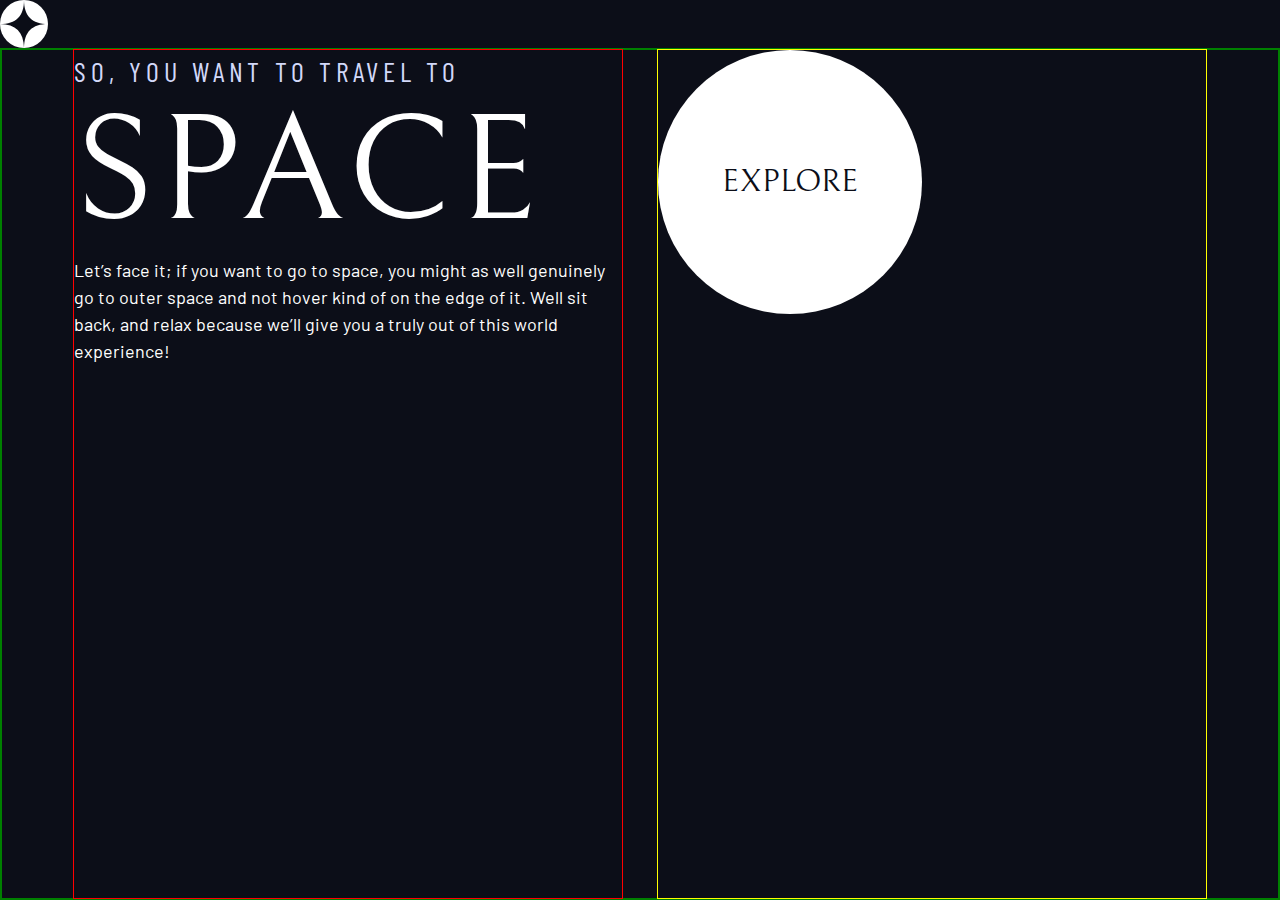
==== index.html @ c50a113f "Add files via upload" ====
<!DOCTYPE html>
<html lang="en">
<head>
  <meta charset="UTF-8">
  <meta name="viewport" content="width=device-width, initial-scale=1.0">

  <link rel="icon" type="image/png" sizes="32x32" href="./assets/favicon-32x32.png">
  <link rel="stylesheet" href="index.css">
  <title>Frontend Mentor | Space tourism website</title>
</head>
<body class="home">

  <header class=" flex primary-header">
    <div>
      <img src="assets/shared/logo.svg" alt="space logo" class="logo">
    </div>
    <!-- <nav>
       <ul class="primary-navigation flex underline-indicators">
          <li class="active"><a class="uppercase letter-spacing-2 text-white ff-sans-cond" href="index.html"><span>00</span>Home</a></li>
          <li><a class="uppercase letter-spacing-2 text-white ff-sans-cond" href="destination.html"><span>01</span>Destination</a></li>
          <li><a class="uppercase letter-spacing-2 text-white ff-sans-cond" href="crew.html"><span>02</span>Crew</a></li>
          <li><a class="uppercase letter-spacing-2 text-white ff-sans-cond" href="technology.html"><span>03</span>Technology</a></li>
       </ul>
    </nav> -->
  </header>
  <div class="grid-container">
    <div>
      <h1 class="text-accent fs-500 ff-sans-cond uppercase letter-spacing-1">So, you want to travel to
      <span class="fs-900 ff-serif text-white">Space</span></h1> 
      <p>Let’s face it; if you want to go to space, you might as well genuinely go to 
        outer space and not hover kind of on the edge of it. Well sit back, and relax 
        because we’ll give you a truly out of this world experience! </p>
    </div>    

    <div>
      <a href="#" class="large-button uppercase fs-600 ff-serif text-dark bg-white">Explore</a>
    </div>
  </div>



</body>
</html>
---- index.css ----
@import url('https://fonts.googleapis.com/css2?family=Barlow+Condensed:wght@400;700&family=Barlow:wght@400;700&family=Bellefair&display=swap');

/* --------------- */
/* Custom Properties */
/* --------------- */

:root {
    /* colors */
    --clr-dark: 230 35% 7%;
    --clr-light: 231 77% 90%;
    --clr-white: 0 0% 100%;
    
    /* font-sizes */
    --fs-900: clamp(5rem, 20vw + 1rem, 9.375rem);
    --fs-800: 3.5rem;
    --fs-700: 1.5rem;
    --fs-600: 1rem;
    --fs-500: 1.75rem;
    --fs-400: 0.9375rem;
    --fs-300: 1rem;
    --fs-200: 0.875rem;
    
    /* font-families */
    --ff-serif: "Bellefair", serif;
    --ff-sans-cond: "Barlow Condensed", sans-serif;
    --ff-sans-normal: "Barlow", sans-serif;
}

@media (min-width: 35em) {
    :root {
        --fs-800: 5rem;
        --fs-700: 2.5rem;
        --fs-600: 1.5rem;
        --fs-400: 1rem;
    }
}

@media (min-width: 45em) {
    :root {
        /* font-sizes */
        --fs-800: 6.25rem;
        --fs-700: 3.5rem;
        --fs-600: 2rem;
        --fs-400: 1.125rem;
    }
}

/* --------------- */
/* Reset */
/* --------------- */

/* https://piccalil.li/blog/a-modern-css-reset/ */

/* Box Sizing */

*,
*::before,
*::after {
    box-sizing: border-box;
}

/* Reset margins */

body,
h1,
h2,
h3,
h4,
h5,
p,
main,
section, 
header,
footer,
img,
picture,
figure{
    margin: 0;
}

h1,
h2,
h3,
h4,
h5,
h6,
p{
    font-weight: 400;
}

/* set up the body */

body{
    font-family: var(--ff-sans-normal);
    font-size: var(--fs-400);
    line-height: 1.5;
    min-height: 100vh;
    background-color: hsl(var(--clr-dark));
    color: hsl(var(--clr-white));
    display: grid;
    grid-template-rows: min-content 1fr;
}

/* Make images easier to work with */

img,
picture{
    max-width: 100%;
    display: block;
}

/* make form elements easier to work with */

input,
button,
textarea,
select{
    font: inherit;
}

/* remove animations for people who've turned them off --- Accessibility*/

@media (prefers-reduced-motion: reduce){
    *,
    *::before,
    *::after{
        animation-duration: 0.01ms !important;
        animation-iteration-count: 1 !important;
        transition-duration: 0.01ms !important;
        scroll-behavior: auto !important;
    }
}

/* --------------- */
/* Utility Classes */
/* --------------- */

.flex{
    display: flex;
    gap: var(--gap, 1rem);
}

.grid{
    display: grid;
    gap: var(--gap, 1rem);
}

/* USE THIS IT'S VERY POWERFUL! */
.flow > *:where(:not(:first-child)){
    margin-top: var(--flow-space, 1rem);
}

.container{
    padding-inline: 2em;
    margin-inline: auto;
    max-width: 80rem;
}

.grid-container{
    border: 2px solid green;
    display: grid;
}

@media (min-width:45rem){
    .grid-container{
        column-gap: var(--container-gap, 2em);
        grid-template-columns: minmax(2em, 1fr) repeat(2, minmax(0, 40rem)) minmax(2em, 1fr);
    }

    .grid-container > *:first-child{
        grid-column: 2;
        outline: 1px solid red;
    }
    
    .grid-container > *:last-child{
        grid-column: 3;
        outline: 1px solid yellow;
    }
}

/* can be viewed on screen readers only */

.sr-only{
    position: absolute;
    width: 1px;
    height: 1px;
    padding: 0;
    margin: -1px;
    overflow: hidden;
    clip: rect(0,0,0,0);
    white-space: nowrap;
    border: 0;
}

.box{
    background: lightblue;
    padding: 3rem;
}

/* Colours */

.bg-dark{ background-color: hsl(var(--clr-dark));}
.bg-accent{ background-color: hsl(var(--clr-light));}
.bg-white{ background-color: hsl(var(--clr-white));}

.text-dark{ color: hsl(var(--clr-dark) );}
.text-accent{ color: hsl(var(--clr-light) );}
.text-white{ color: hsl(var(--clr-white) );}

.example-component{
    background-color: hsl(var(--clr-light) / .2);
}

/* Flex classes */

.flex1{ flex: 1;}

/* Typography */

.ff-serif { font-family: var(--ff-serif);}
.ff-sans-cond {font-family: var(--ff-sans-cond);}
.ff-sans-normal {font-family: var(--ff-sans-normal);}

.letter-spacing-1{letter-spacing: 4.75px;}
.letter-spacing-2{letter-spacing: 2.7px;}
.letter-spacing-3{letter-spacing: 2.35px;}

.uppercase{ text-transform: uppercase;}

.fs-900 {font-size: var(--fs-900);}
.fs-800 {font-size: var(--fs-800);}
.fs-700 {font-size: var(--fs-700);}
.fs-600 {font-size: var(--fs-600);}
.fs-500 {font-size: var(--fs-500);}
.fs-400 {font-size: var(--fs-400);}
.fs-300 {font-size: var(--fs-300);}
.fs-200 {font-size: var(--fs-200);}

.fs-900,
.fs-800,
.fs-700,
.fs-600 {
    line-height: 1.1;
}

.numbered-title{
    text-transform: uppercase;
    font-family: var(--ff-sans-cond);
    font-size: var(--fs-500);
    letter-spacing: 4.7px;
}

.numbered-title span{
    color: hsl(var(--clr-white) / .25);
    font-weight: 700;
    margin-right:0.5rem;
}

/* --------------- */
/* Components */
/* --------------- */

.large-button{
    position: relative;
    display: inline-grid;
    place-items: center;
    border-radius: 50%;
    padding: 2em;
    aspect-ratio: 1;
    text-decoration: none;
    z-index: 1;
}

.large-button::after{
    content: '';
    position: absolute;
    border-radius: 50%;
    aspect-ratio: 1;
    background-color: hsl(var(--clr-white) / .15);
    z-index: -1;
    height: 100%;
    width: 100%;
    opacity: 0;
    transition: opacity 0.5s linear, transform 0.5s ease-in-out;
}

.large-button:hover::after,
.large-button:focus::after
{
    opacity: 1;
    transform: scale(1.5);
}

.primary-navigation,
.underline-indicators,
.dot-indicators{
    justify-content: center;
}
.primary-navigation{
 --gap: 8rem;
 --underline-gap:2rem;
    list-style: none;
    padding: 0;
    margin: 0;
    background-color: hsl(var(--clr-light) / .05);
}

.primary-navigation a{
    text-decoration: none;
}

.primary-navigation span{
    color: hsl(var(--clr-white));
    font-weight: 700;
    margin-right:0.5rem;
}

.underline-indicators > *{
   padding: var(--underline-gap, 1rem) 0;
   border: 0;
   border-bottom: .2rem solid hsl(var(--clr-white) / 0);
   cursor: pointer;
}

.underline-indicators > *:hover,
.underline-indicators > *:focus {
    border-color: hsl(var(--clr-white) / .5);
}

.underline-indicators > .active,
.underline-indicators > [aria-selected="true"] {
    color: hsl( var(--clr-white));
    border-color: hsl(var(--clr-white) / 1);
}

.tab-list{
    --gap: 3rem ;
}

.dot-indicators > *{
    cursor: pointer;
    border: 0;
    aspect-ratio: 1;
    border-radius: 50%;
    padding: .5em;
    background-color: hsl( var(--clr-white) / .25);
}

.dot-indicators > *:hover,
.dot-indicators > *:focus{
    background-color: hsl( var(--clr-white) / .5);
}

.dot-indicators > [aria-selected="true"] {
    background-color: hsl( var(--clr-white) / 1);
}

.large-dot-indicators{
    flex-direction: column;
}

.large-dot-indicators > *{
    cursor: pointer;
    aspect-ratio: 1;
    border: 0;
    border-radius: 50%;
    padding: .2em;
    border: 1px solid hsl(var(--clr-white) / .2 );
    color: hsl(var(--clr-white));
}

.large-dot-indicators > [aria-selected="false"]{
    background-color: hsl( var(--clr-white) / 0);
}


.large-dot-indicators > [aria-selected="true"]{
    background-color: hsl( var(--clr-white) / 1);
    color: hsl(var(--clr-dark));
}

.large-dot-indicators > *:hover,
.large0dot-indicators > *:focus{
    border-color: hsl( var(--clr-white) / .5);
}
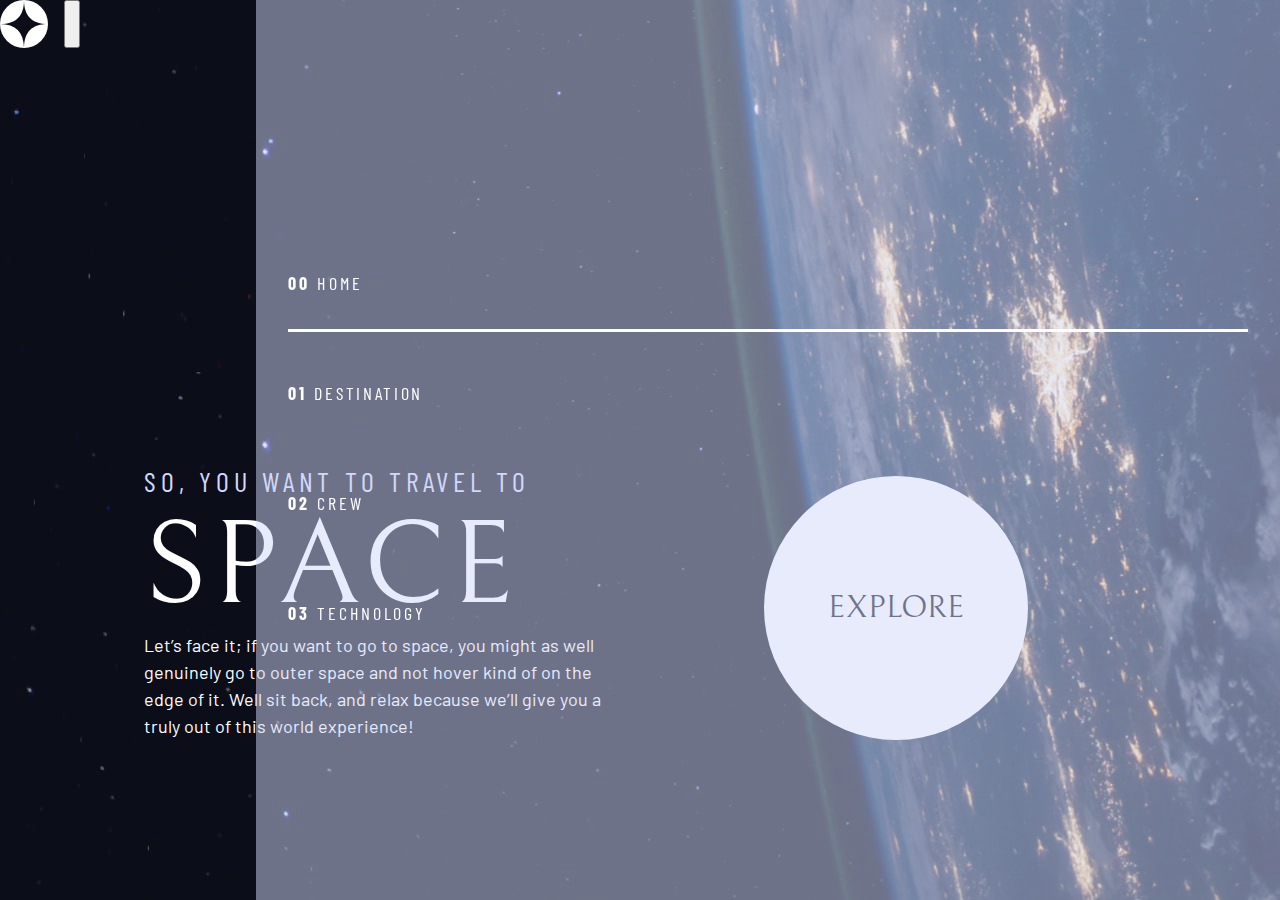
==== commit 38a66cf1: "Update index.html" ====
--- a/index.html
+++ b/index.html
@@ -10,34 +10,35 @@
 </head>
 <body class="home">
 
-  <header class=" flex primary-header">
+  <header class="flex primary-header">
     <div>
       <img src="assets/shared/logo.svg" alt="space logo" class="logo">
     </div>
-    <!-- <nav>
-       <ul class="primary-navigation flex underline-indicators">
+    <button class="mobile-nav-toggle" aria-controls="primary-navigation"> <span class="sr-only">Menu</span></button>
+    <nav>
+       <ul id="primary-navigation" class="primary-navigation flex underline-indicators">
           <li class="active"><a class="uppercase letter-spacing-2 text-white ff-sans-cond" href="index.html"><span>00</span>Home</a></li>
           <li><a class="uppercase letter-spacing-2 text-white ff-sans-cond" href="destination.html"><span>01</span>Destination</a></li>
           <li><a class="uppercase letter-spacing-2 text-white ff-sans-cond" href="crew.html"><span>02</span>Crew</a></li>
           <li><a class="uppercase letter-spacing-2 text-white ff-sans-cond" href="technology.html"><span>03</span>Technology</a></li>
        </ul>
-    </nav> -->
+    </nav>
   </header>
-  <div class="grid-container">
+  <div class="grid-container grid-container--home">
     <div>
       <h1 class="text-accent fs-500 ff-sans-cond uppercase letter-spacing-1">So, you want to travel to
-      <span class="fs-900 ff-serif text-white">Space</span></h1> 
+      <span class="fs-900 ff-serif text-white d-block">Space</span></h1> 
       <p>Let’s face it; if you want to go to space, you might as well genuinely go to 
         outer space and not hover kind of on the edge of it. Well sit back, and relax 
         because we’ll give you a truly out of this world experience! </p>
     </div>    
 
     <div>
-      <a href="#" class="large-button uppercase fs-600 ff-serif text-dark bg-white">Explore</a>
+      <a href="#" class="large-button uppercase ff-serif text-dark bg-white">Explore</a>
     </div>
   </div>
 
 
 
 </body>
-</html>+</html>
--- a/index.css
+++ b/index.css
@@ -11,7 +11,7 @@
     --clr-white: 0 0% 100%;
     
     /* font-sizes */
-    --fs-900: clamp(5rem, 20vw + 1rem, 9.375rem);
+    --fs-900: clamp(5rem, 8vw + 1rem, 9.375rem);
     --fs-800: 3.5rem;
     --fs-700: 1.5rem;
     --fs-600: 1rem;
@@ -145,6 +145,10 @@
     gap: var(--gap, 1rem);
 }
 
+.d-block{
+    display: block;
+}
+
 /* USE THIS IT'S VERY POWERFUL! */
 .flow > *:where(:not(:first-child)){
     margin-top: var(--flow-space, 1rem);
@@ -157,24 +161,36 @@
 }
 
 .grid-container{
-    border: 2px solid green;
+    text-align: center;
     display: grid;
+    place-items: center;
+    padding-inline: 1rem;
+    /* row-gap: 3rem; */
+}
+
+.grid-container > *{
+    max-width: 50ch;
 }
 
 @media (min-width:45rem){
     .grid-container{
-        column-gap: var(--container-gap, 2em);
-        grid-template-columns: minmax(2em, 1fr) repeat(2, minmax(0, 40rem)) minmax(2em, 1fr);
+        text-align: left;
+        column-gap: var(--container-gap, 2rem);
+        grid-template-columns: minmax(2rem, 1fr) repeat(2, minmax(0, 30rem)) minmax(2rem, 1fr);
     }
 
     .grid-container > *:first-child{
         grid-column: 2;
-        outline: 1px solid red;
     }
     
     .grid-container > *:last-child{
         grid-column: 3;
-        outline: 1px solid yellow;
+
+    }
+
+    .grid-container--home{
+        align-items: end;
+        padding-bottom: 10rem;
     }
 }
 
@@ -197,6 +213,7 @@
     padding: 3rem;
 }
 
+
 /* Colours */
 
 .bg-dark{ background-color: hsl(var(--clr-dark));}
@@ -207,13 +224,15 @@
 .text-accent{ color: hsl(var(--clr-light) );}
 .text-white{ color: hsl(var(--clr-white) );}
 
-.example-component{
+/* .example-component{
     background-color: hsl(var(--clr-light) / .2);
-}
+} */
 
 /* Flex classes */
 
-.flex1{ flex: 1;}
+.flex1{ 
+    flex: 1;
+}
 
 /* Typography */
 
@@ -260,7 +279,11 @@
 /* Components */
 /* --------------- */
 
+/* ISSUE IS BELOW */
+
+
 .large-button{
+    font-size: 2rem;
     position: relative;
     display: inline-grid;
     place-items: center;
@@ -297,12 +320,15 @@
     justify-content: center;
 }
 .primary-navigation{
- --gap: 8rem;
- --underline-gap:2rem;
+    --underline-gap:2rem;
+    position: fixed;
+    z-index: 1000;
+    inset: 0 0 0 20%;
     list-style: none;
-    padding: 0;
+    padding: 3rem 2rem;
     margin: 0;
-    background-color: hsl(var(--clr-light) / .05);
+    flex-direction: column;
+    background-color: hsl(var(--clr-light) / .5);
 }
 
 .primary-navigation a{
@@ -332,6 +358,8 @@
     color: hsl( var(--clr-white));
     border-color: hsl(var(--clr-white) / 1);
 }
+
+/* before */
 
 .tab-list{
     --gap: 3rem ;
@@ -382,4 +410,32 @@
 .large-dot-indicators > *:hover,
 .large0dot-indicators > *:focus{
     border-color: hsl( var(--clr-white) / .5);
-}+}
+
+/* --------------------------- */
+/* Page specific backgrounds*/
+/* --------------------------- */
+
+/* Home */
+
+body{
+    background-size: cover;
+    background-position: bottom center;
+}
+
+.home{
+    background-image: url(assets/home/background-home-mobile.jpg);
+}
+
+
+@media (min-width: 35em) {
+    .home{
+        background-image: url(assets/home/background-home-tablet.jpg);
+    }
+}
+
+@media (min-width:45rem){
+    .home{
+        background-image: url(assets/home/background-home-desktop.jpg);
+    }
+}
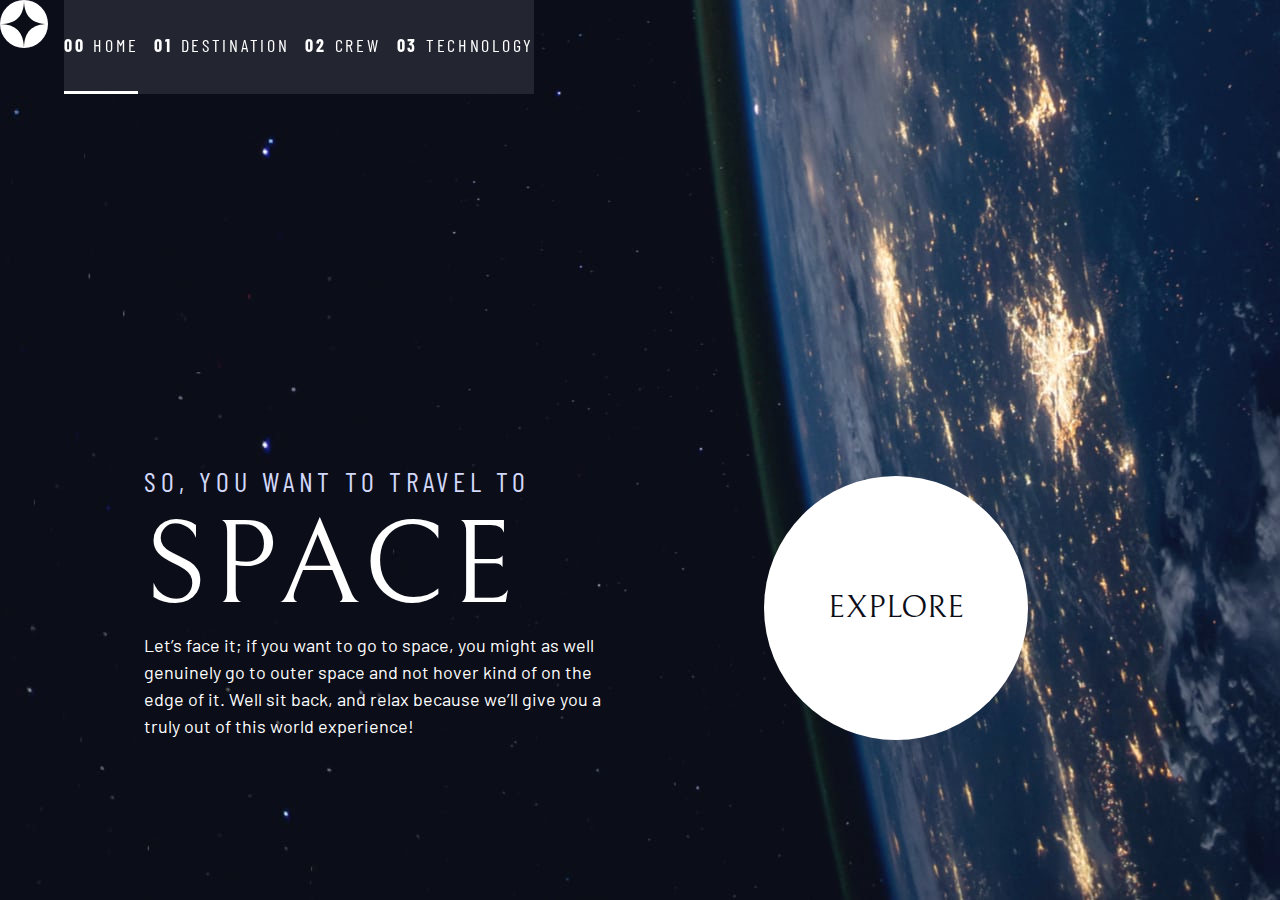
==== commit 98fdb483: "Update index.html" ====
--- a/index.html
+++ b/index.html
@@ -3,9 +3,9 @@
 <head>
   <meta charset="UTF-8">
   <meta name="viewport" content="width=device-width, initial-scale=1.0">
-
   <link rel="icon" type="image/png" sizes="32x32" href="./assets/favicon-32x32.png">
   <link rel="stylesheet" href="index.css">
+  <script defer src="app.js"></script>
   <title>Frontend Mentor | Space tourism website</title>
 </head>
 <body class="home">
@@ -14,9 +14,9 @@
     <div>
       <img src="assets/shared/logo.svg" alt="space logo" class="logo">
     </div>
-    <button class="mobile-nav-toggle" aria-controls="primary-navigation"> <span class="sr-only">Menu</span></button>
+    <button id="nav-button" class="mobile-nav-toggle" aria-controls="primary-navigation"> <span class="sr-only">Menu</span></button>
     <nav>
-       <ul id="primary-navigation" class="primary-navigation flex underline-indicators">
+       <ul id="primary-navigation" data-visible="false" class="primary-navigation flex underline-indicators">
           <li class="active"><a class="uppercase letter-spacing-2 text-white ff-sans-cond" href="index.html"><span>00</span>Home</a></li>
           <li><a class="uppercase letter-spacing-2 text-white ff-sans-cond" href="destination.html"><span>01</span>Destination</a></li>
           <li><a class="uppercase letter-spacing-2 text-white ff-sans-cond" href="crew.html"><span>02</span>Crew</a></li>
@@ -38,7 +38,5 @@
     </div>
   </div>
 
-
-
 </body>
 </html>
--- a/index.css
+++ b/index.css
@@ -99,6 +99,7 @@
     color: hsl(var(--clr-white));
     display: grid;
     grid-template-rows: min-content 1fr;
+    overflow: hidden;
 }
 
 /* Make images easier to work with */
@@ -278,9 +279,6 @@
 /* --------------- */
 /* Components */
 /* --------------- */
-
-/* ISSUE IS BELOW */
-
 
 .large-button{
     font-size: 2rem;
@@ -314,21 +312,76 @@
     transform: scale(1.5);
 }
 
-.primary-navigation,
+/* .primary-navigation,
 .underline-indicators,
 .dot-indicators{
     justify-content: center;
-}
+} */
+
 .primary-navigation{
     --underline-gap:2rem;
-    position: fixed;
-    z-index: 1000;
-    inset: 0 0 0 20%;
     list-style: none;
-    padding: 3rem 2rem;
+    padding: 0;
     margin: 0;
-    flex-direction: column;
-    background-color: hsl(var(--clr-light) / .5);
+    background: hsl( var(--clr-dark) / .9);
+}
+
+.mobile-nav-toggle{
+    display: none;
+}
+
+@supports(backdrop-filter: blur(1rem)){
+    .primary-navigation{
+    background-color: hsl(var(--clr-white) / .1);
+    backdrop-filter: blur(1rem);
+    }
+}
+
+@media(max-width:35rem){
+    .primary-navigation{
+        --underline-gap:0.5rem;
+        position: fixed;
+        z-index: 1000;
+        inset: 0 0 0 20%;
+        list-style: none;
+        padding: min(20rem, 15vh) 2rem;
+        margin: 0;
+        flex-direction: column;
+        transform: translateX(100%);
+        transition: transform 0.35s ease;
+        overflow: hidden;
+    }
+
+    .primary-navigation[data-visible="true"]{
+        transform: translateX(0%);
+    }
+
+    .primary-navigation.underline-indicators > .active{
+        border: 0px;
+    }
+
+    .mobile-nav-toggle{
+        display: block;
+        position: absolute;
+        z-index: 2000;
+        right: 1rem;
+        top: 2rem;
+        background: transparent;
+        border: 0;
+        background-image: url(assets/shared/icon-hamburger.svg);
+        width: 1.5rem;
+        aspect-ratio: 1;
+        background-repeat: no-repeat;
+        cursor: pointer;
+    }
+
+    .mobile-nav-toggle[aria-expanded='true']{
+        background-image: url(assets/shared/icon-close.svg);
+    }
+
+    .mobile-nav-toggle:focus{
+        outline: none;
+    }
 }
 
 .primary-navigation a{
@@ -348,9 +401,11 @@
    cursor: pointer;
 }
 
+/* before */
+
 .underline-indicators > *:hover,
 .underline-indicators > *:focus {
-    border-color: hsl(var(--clr-white) / .5);
+    border-color: hsl( var(--clr-white) / .5);
 }
 
 .underline-indicators > .active,
@@ -359,7 +414,7 @@
     border-color: hsl(var(--clr-white) / 1);
 }
 
-/* before */
+
 
 .tab-list{
     --gap: 3rem ;
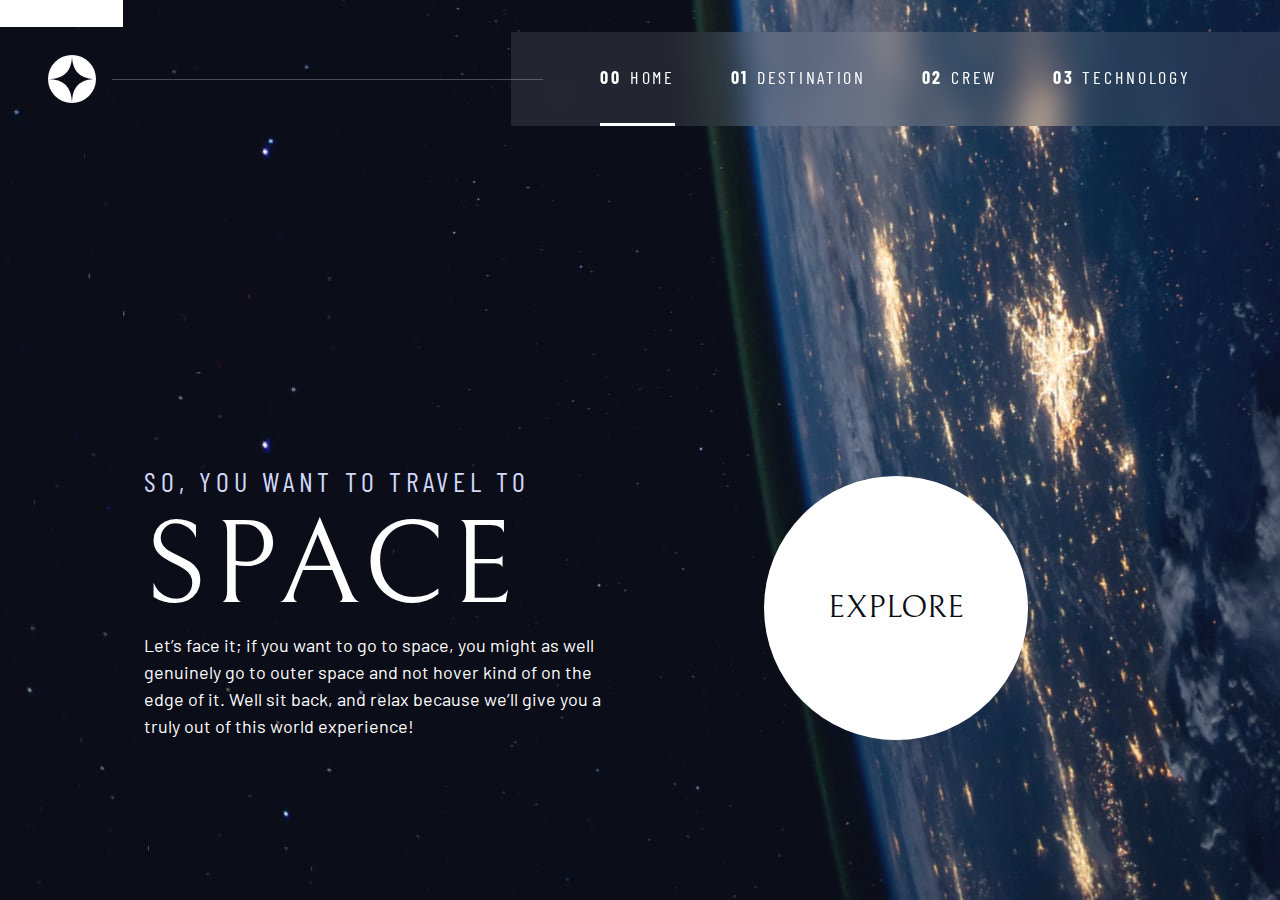
==== commit 57fed942: "Update index.html" ====
--- a/index.html
+++ b/index.html
@@ -9,7 +9,7 @@
   <title>Frontend Mentor | Space tourism website</title>
 </head>
 <body class="home">
-
+  <a href="#main" class="skip-to-content" style="color:white;">Skip to content</a>
   <header class="flex primary-header">
     <div>
       <img src="assets/shared/logo.svg" alt="space logo" class="logo">
@@ -17,14 +17,15 @@
     <button id="nav-button" class="mobile-nav-toggle" aria-controls="primary-navigation"> <span class="sr-only">Menu</span></button>
     <nav>
        <ul id="primary-navigation" data-visible="false" class="primary-navigation flex underline-indicators">
-          <li class="active"><a class="uppercase letter-spacing-2 text-white ff-sans-cond" href="index.html"><span>00</span>Home</a></li>
-          <li><a class="uppercase letter-spacing-2 text-white ff-sans-cond" href="destination.html"><span>01</span>Destination</a></li>
-          <li><a class="uppercase letter-spacing-2 text-white ff-sans-cond" href="crew.html"><span>02</span>Crew</a></li>
-          <li><a class="uppercase letter-spacing-2 text-white ff-sans-cond" href="technology.html"><span>03</span>Technology</a></li>
+          <li class="active"><a class="uppercase letter-spacing-2 text-white ff-sans-cond" href="index.html"><span aria-hidden="true">00</span>Home</a></li>
+          <li><a class="uppercase letter-spacing-2 text-white ff-sans-cond" href="destination.html"><span aria-hidden="true">01</span>Destination</a></li>
+          <li><a class="uppercase letter-spacing-2 text-white ff-sans-cond" href="crew.html"><span aria-hidden="true">02</span>Crew</a></li>
+          <li><a class="uppercase letter-spacing-2 text-white ff-sans-cond" href="technology.html"><span aria-hidden="true">03</span>Technology</a></li>
        </ul>
     </nav>
   </header>
-  <div class="grid-container grid-container--home">
+
+  <main id="main" class="grid-container grid-container--home">
     <div>
       <h1 class="text-accent fs-500 ff-sans-cond uppercase letter-spacing-1">So, you want to travel to
       <span class="fs-900 ff-serif text-white d-block">Space</span></h1> 
@@ -36,7 +37,7 @@
     <div>
       <a href="#" class="large-button uppercase ff-serif text-dark bg-white">Explore</a>
     </div>
-  </div>
+  </main>
 
 </body>
 </html>
--- a/index.css
+++ b/index.css
@@ -209,6 +209,14 @@
     border: 0;
 }
 
+.skip-to-content{
+    position: absolute;
+    z-index: 9999;
+    background: hsl( var(--clr-white) );
+    color: hsl( var(--clr-dark) );
+    margin-inline: auto;
+}
+
 .box{
     background: lightblue;
     padding: 3rem;
@@ -312,18 +320,34 @@
     transform: scale(1.5);
 }
 
-/* .primary-navigation,
-.underline-indicators,
-.dot-indicators{
-    justify-content: center;
-} */
+/* primary header */
+
+.logo{
+   margin: 1.5rem clamp(1.5rem, 5vw, 3rem);
+}
+
+.primary-header{
+   justify-content: space-between;
+   align-items: center;
+}
 
 .primary-navigation{
+    --gap:clamp(1.5rem, 5vw, 3.5rem);
     --underline-gap:2rem;
     list-style: none;
     padding: 0;
     margin: 0;
     background: hsl( var(--clr-dark) / .9);
+}
+
+.primary-navigation a{
+    text-decoration: none;
+}
+
+.primary-navigation span{
+    color: hsl(var(--clr-white));
+    font-weight: 700;
+    margin-right:0.5rem;
 }
 
 .mobile-nav-toggle{
@@ -384,14 +408,42 @@
     }
 }
 
-.primary-navigation a{
-    text-decoration: none;
-}
-
-.primary-navigation span{
-    color: hsl(var(--clr-white));
-    font-weight: 700;
-    margin-right:0.5rem;
+@media (min-width:35em){
+    .primary-navigation{
+        padding-inline:clamp(2rem, 7vw, 7rem);
+    }
+}
+
+@media (min-width:35em) and (max-width:42.999em){
+
+    .primary-navigation a span{
+        display: none;
+    }
+
+}
+
+@media (min-width: 45em) {
+    
+    .primary-header::after {
+        content: '';
+        display: block;
+        position: relative;
+        height: 1px;
+        width: 100%;
+        margin-right: -3rem;
+        background: hsl( var(--clr-white) / .25);
+        z-index: 1;
+        order: 1;
+    }
+    
+   nav {
+       order: 2;
+   }
+   
+   .primary-navigation {
+       margin-block: 2rem;
+   }
+
 }
 
 .underline-indicators > *{
@@ -413,8 +465,6 @@
     color: hsl( var(--clr-white));
     border-color: hsl(var(--clr-white) / 1);
 }
-
-
 
 .tab-list{
     --gap: 3rem ;
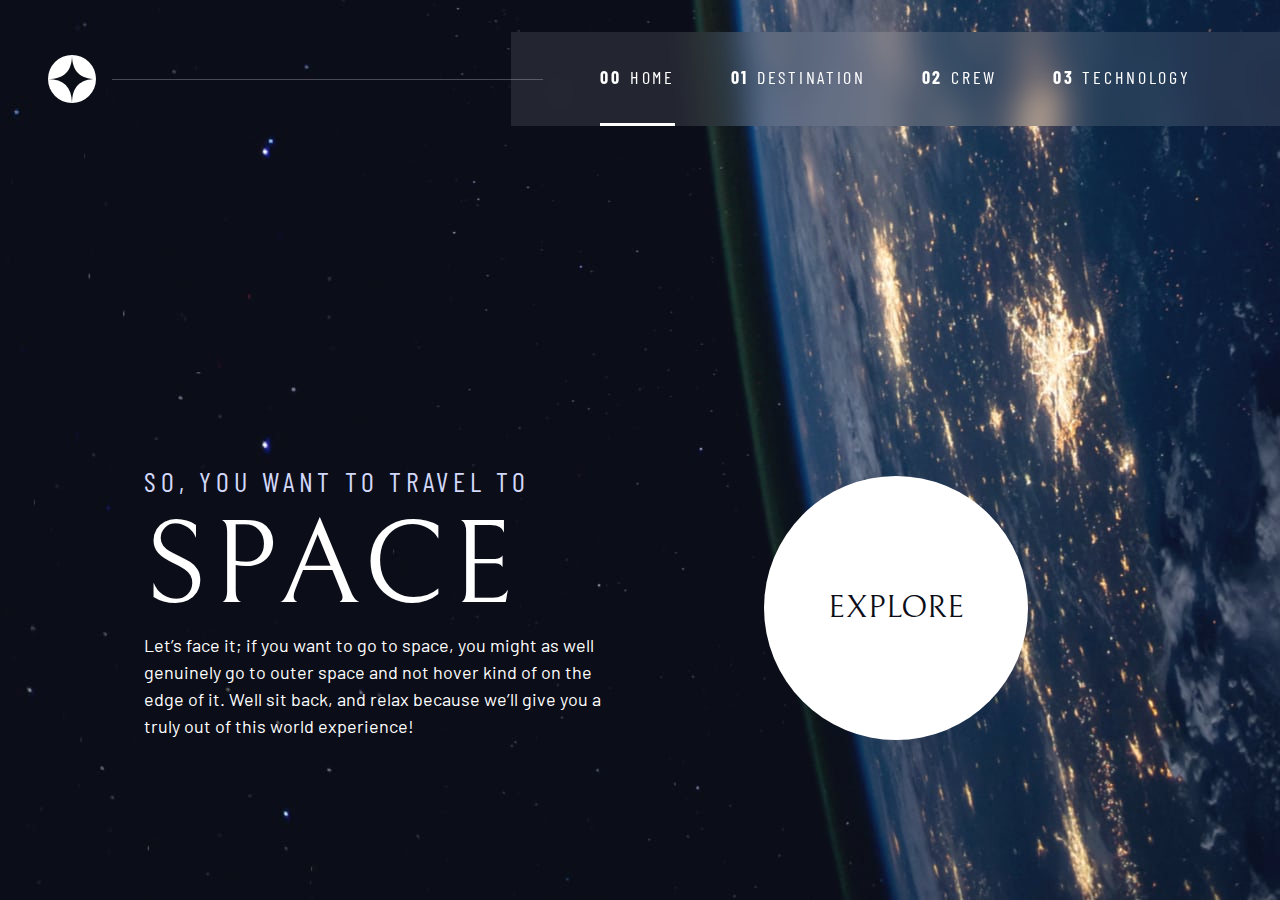
==== commit c0ffa4bf: "Update index.html" ====
--- a/index.html
+++ b/index.html
@@ -9,7 +9,7 @@
   <title>Frontend Mentor | Space tourism website</title>
 </head>
 <body class="home">
-  <a href="#main" class="skip-to-content" style="color:white;">Skip to content</a>
+  <a href="#main" class="skip-to-content">Skip to content</a>
   <header class="flex primary-header">
     <div>
       <img src="assets/shared/logo.svg" alt="space logo" class="logo">
--- a/index.css
+++ b/index.css
@@ -15,7 +15,7 @@
     --fs-800: 3.5rem;
     --fs-700: 1.5rem;
     --fs-600: 1rem;
-    --fs-500: 1.75rem;
+    --fs-500: 1rem;
     --fs-400: 0.9375rem;
     --fs-300: 1rem;
     --fs-200: 0.875rem;
@@ -31,6 +31,7 @@
         --fs-800: 5rem;
         --fs-700: 2.5rem;
         --fs-600: 1.5rem;
+        --fs-500: 1.25rem;
         --fs-400: 1rem;
     }
 }
@@ -41,6 +42,7 @@
         --fs-800: 6.25rem;
         --fs-700: 3.5rem;
         --fs-600: 2rem;
+        --fs-500: 1.75rem;
         --fs-400: 1.125rem;
     }
 }
@@ -161,40 +163,6 @@
     max-width: 80rem;
 }
 
-.grid-container{
-    text-align: center;
-    display: grid;
-    place-items: center;
-    padding-inline: 1rem;
-    /* row-gap: 3rem; */
-}
-
-.grid-container > *{
-    max-width: 50ch;
-}
-
-@media (min-width:45rem){
-    .grid-container{
-        text-align: left;
-        column-gap: var(--container-gap, 2rem);
-        grid-template-columns: minmax(2rem, 1fr) repeat(2, minmax(0, 30rem)) minmax(2rem, 1fr);
-    }
-
-    .grid-container > *:first-child{
-        grid-column: 2;
-    }
-    
-    .grid-container > *:last-child{
-        grid-column: 3;
-
-    }
-
-    .grid-container--home{
-        align-items: end;
-        padding-bottom: 10rem;
-    }
-}
-
 /* can be viewed on screen readers only */
 
 .sr-only{
@@ -213,8 +181,15 @@
     position: absolute;
     z-index: 9999;
     background: hsl( var(--clr-white) );
-    color: hsl( var(--clr-dark) );
+    color: hsl( var(--clr-dark));
+    padding: .5em 1em;
     margin-inline: auto;
+    transform: translateY(-100%);
+    transition: transform 250ms ease;
+}
+
+.skip-to-content:focus{
+    transform: translateY(0);
 }
 
 .box{
@@ -544,3 +519,91 @@
         background-image: url(assets/home/background-home-desktop.jpg);
     }
 }
+
+
+/* --------------------------- */
+/* Layout */
+/* --------------------------- */
+
+.grid-container{
+    text-align: center;
+    display: grid;
+    place-items: center;
+    padding-inline: 1rem;
+    padding-bottom: 4rem;
+    /* row-gap: 3rem; */
+}
+
+.grid-container > *{
+    max-width: 50ch;
+}
+
+.numbered-title {
+    grid-area: title;
+}
+
+/* Destination Layout */
+
+.grid-container--destination{
+    --flow-space:2rem;
+    grid-template-areas:
+        'title'
+        'image'
+        'tabs'
+        'content';
+}
+
+.grid-container--destination > img{
+    grid-area: image;
+    max-width: 60%;
+}
+
+.grid-container--destination > .tab-list{
+    grid-area: tabs;
+}
+
+.grid-container--destination > .destination-info{
+    grid-area: content;
+}    
+
+.destination-meta{
+    flex-direction: column;
+    border-top: 1px solid hsl( var(--clr-white) / .1);
+    padding-top: 2.5rem;
+    margin-top: 2.5rem;
+}
+
+@media (min-width: 35em) {
+    .numbered-title{
+        justify-self: start;
+        margin-top: 2rem;
+    }
+
+    .destination-meta{
+        flex-direction: row;
+        justify-content: space-evenly;
+    }
+    
+}
+
+
+@media (min-width:45rem){
+    .grid-container{
+        text-align: left;
+        column-gap: var(--container-gap, 2rem);
+        grid-template-columns: minmax(2rem, 1fr) repeat(2, minmax(0, 30rem)) minmax(2rem, 1fr);
+    }
+
+    .grid-container > *:first-child{
+        grid-column: 2;
+    }
+    
+    .grid-container > *:last-child{
+        grid-column: 3;
+    }
+
+    .grid-container--home{
+        align-items: end;
+        padding-bottom: 10rem;
+    }
+}
